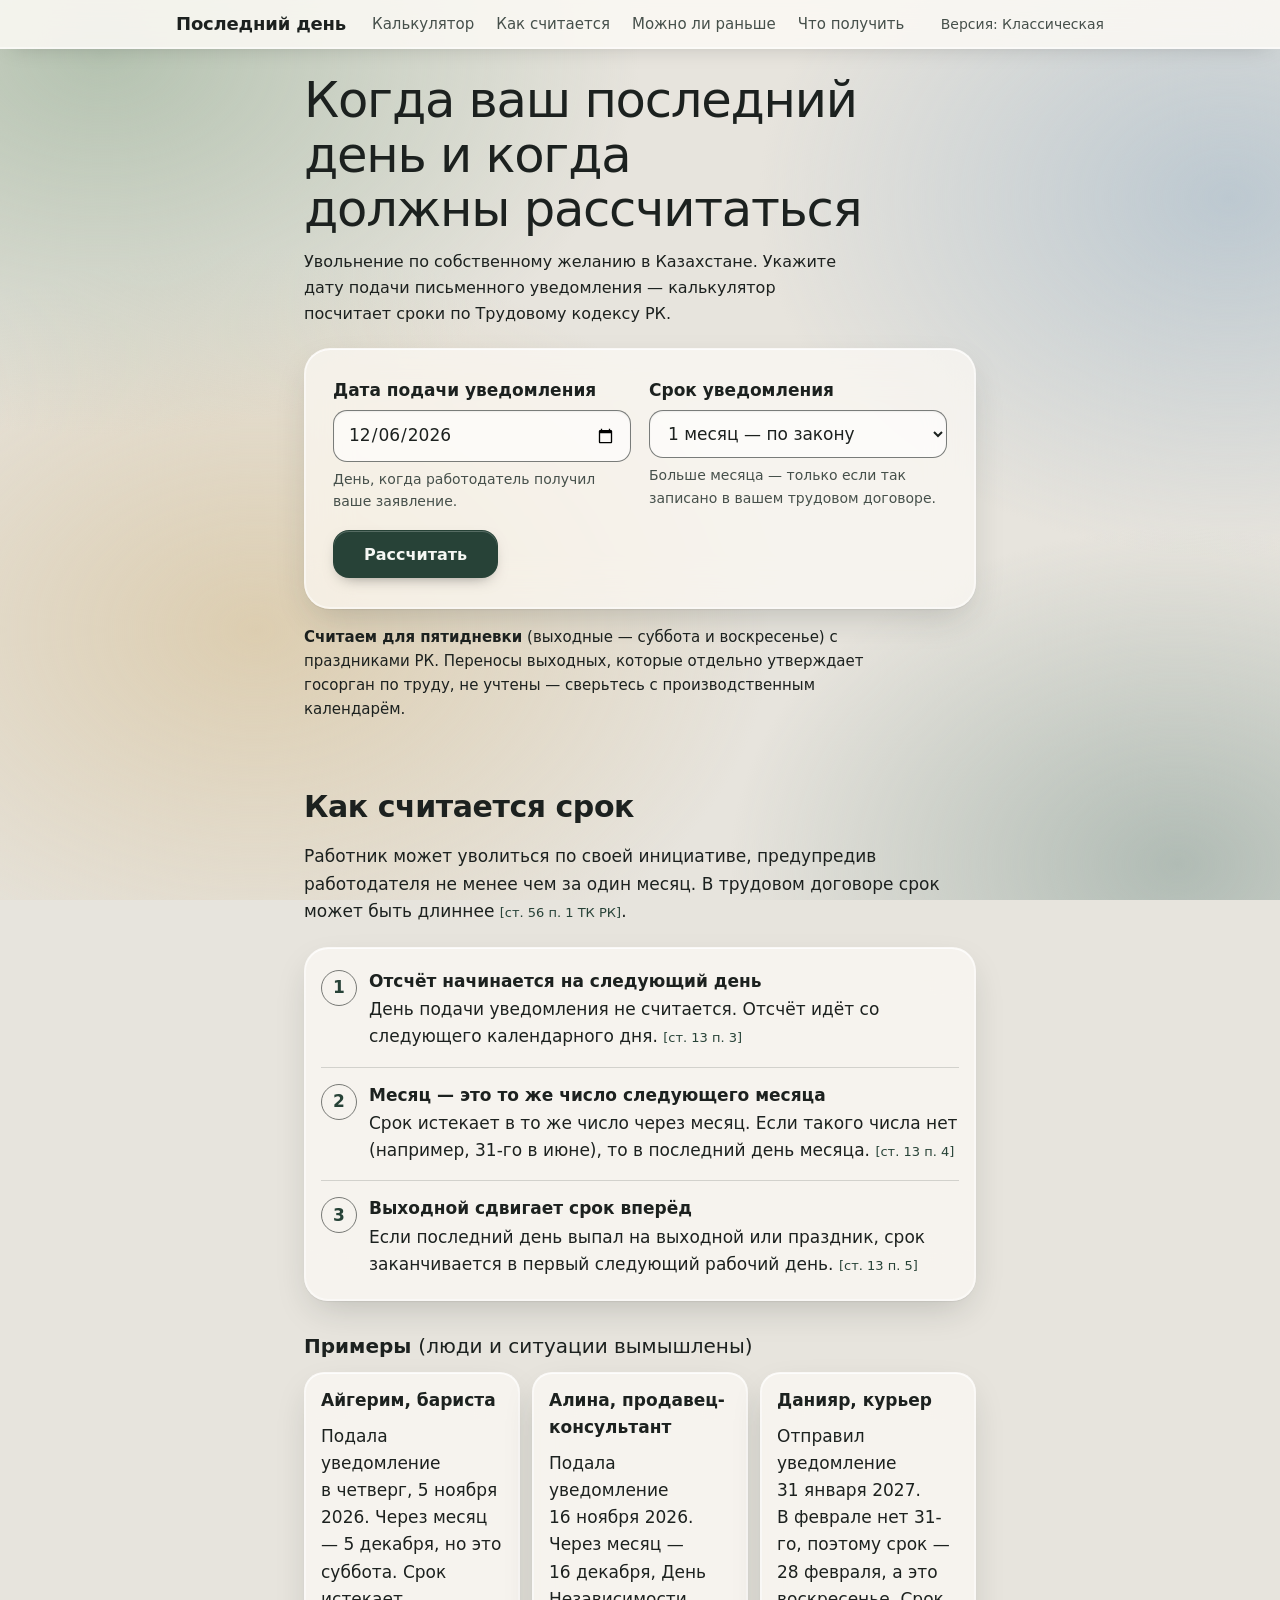
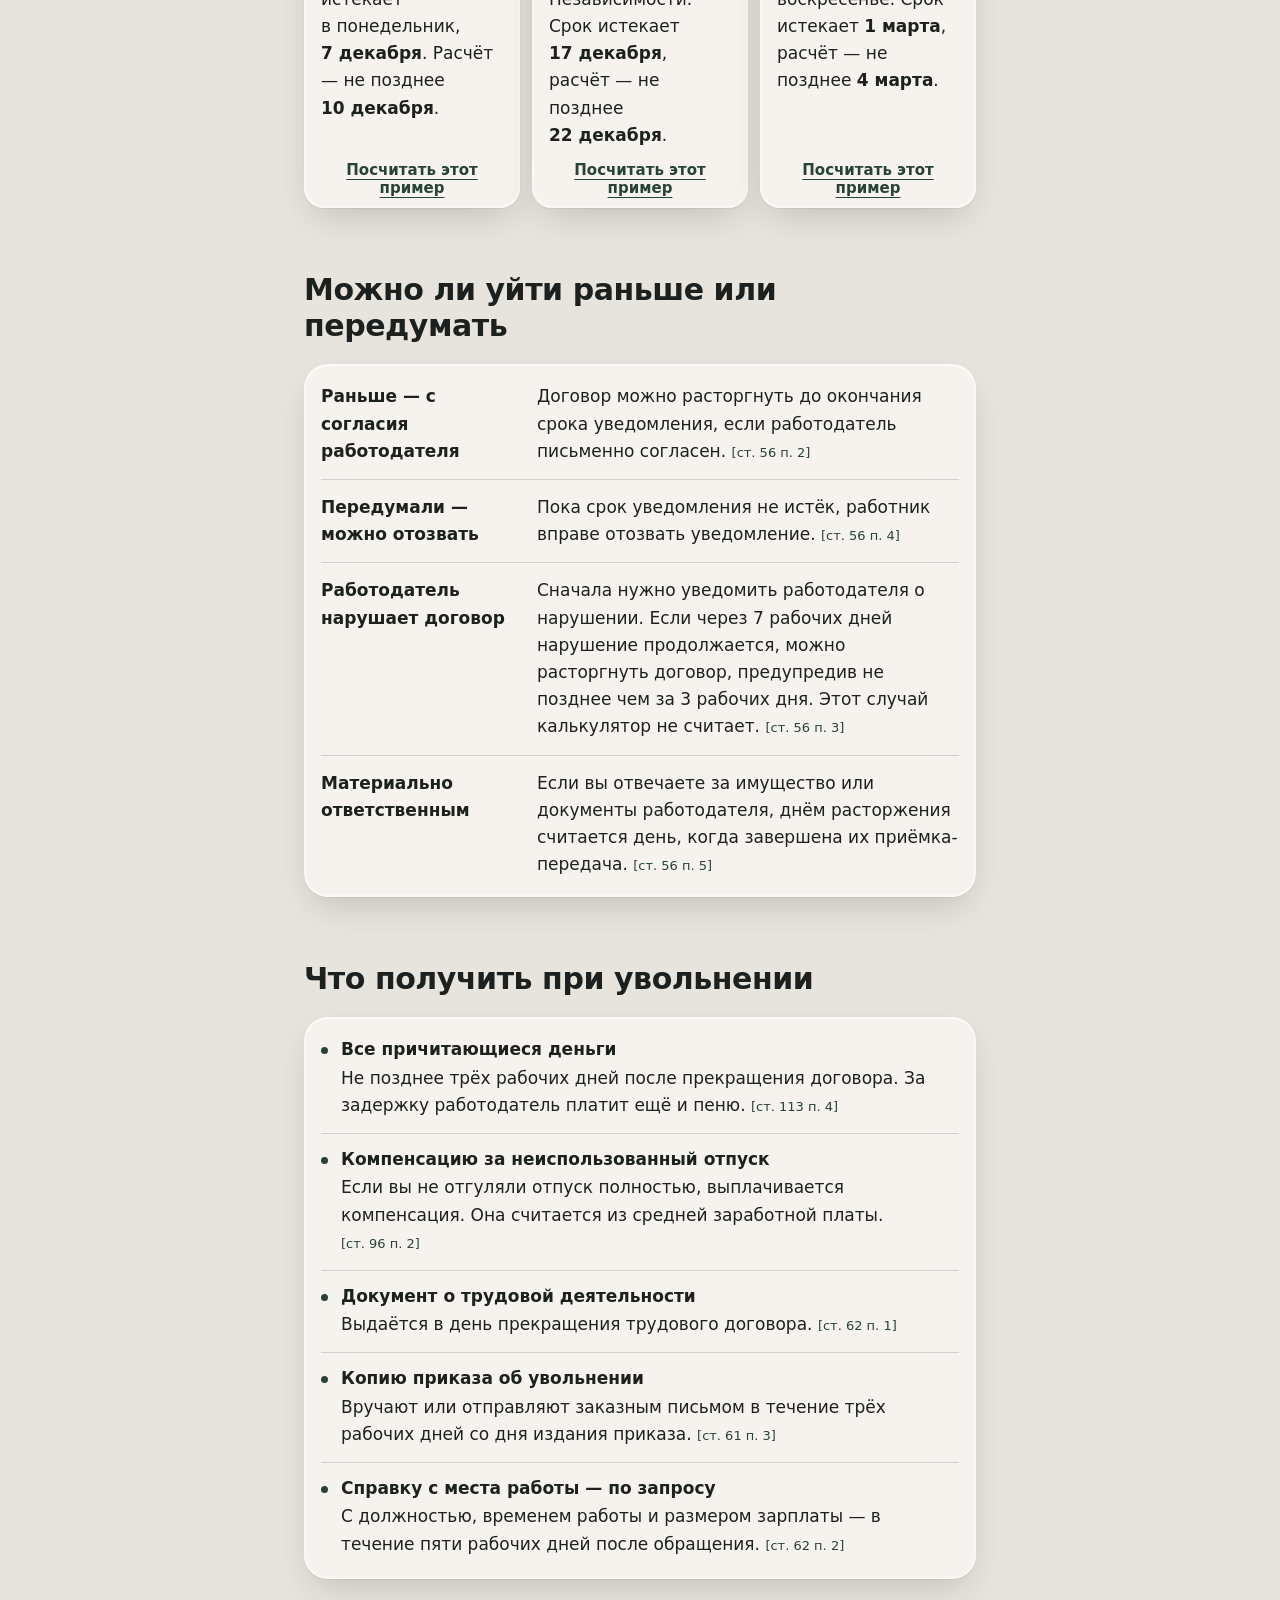
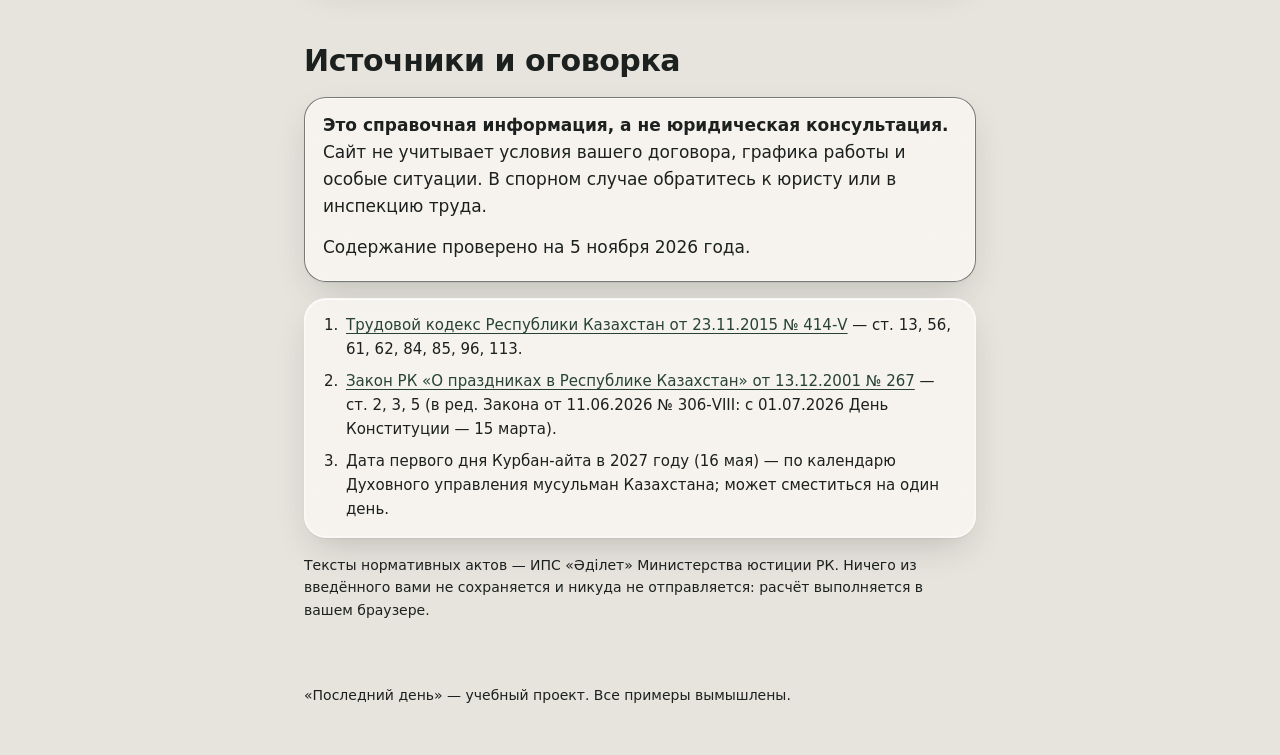
==== glass/index.html @ 021bd19e "Новое оформление: классическая версия и версия «Стекло» Co-Authored-By: Claude Opus 5.5 <noreply@ant" ====
<!doctype html>
<html lang="ru">
<head>
  <meta charset="utf-8">
  <meta name="viewport" content="width=device-width, initial-scale=1">
  <meta name="color-scheme" content="light dark">
  <meta name="description" content="Калькулятор срока увольнения по собственному желанию по Трудовому кодексу РК: когда истекает срок уведомления и до какого дня работодатель должен рассчитаться.">
  <title>Последний день — калькулятор увольнения (Стекло)</title>
  <link rel="stylesheet" href="styles.css">
</head>
<body>
  <div class="bg" aria-hidden="true"></div>
  <a class="skip" href="#calc">К калькулятору</a>

  <header class="top">
    <div class="top__inner">
      <a class="logo" href="#calc" aria-label="Последний день — в начало">Последний день</a>
      <a class="ver" href="../"><span class="ver__k">Версия:</span> Классическая</a>
      <nav class="nav" aria-label="Разделы">
        <a href="#calc">Калькулятор</a>
        <a href="#rules">Как считается</a>
        <a href="#earlier">Можно ли раньше</a>
        <a href="#get">Что получить</a>
        <a href="#sources">Источники</a>
      </nav>
    </div>
  </header>

  <main>
    <!-- 1. Калькулятор -->
    <section id="calc" class="hero">
      <div class="wrap">
        <h1>Когда ваш последний день и&nbsp;когда должны рассчитаться</h1>
        <p class="lead">Увольнение по собственному желанию в Казахстане. Укажите дату подачи письменного уведомления — калькулятор посчитает сроки по Трудовому кодексу РК.</p>

        <div class="calc">
          <form id="form" class="form" novalidate>
            <div class="field">
              <label for="notice">Дата подачи уведомления</label>
              <input id="notice" name="notice" type="date" required aria-describedby="notice-hint">
              <p class="hint" id="notice-hint">День, когда работодатель получил ваше заявление.</p>
            </div>
            <div class="field">
              <label for="months">Срок уведомления</label>
              <select id="months" name="months" aria-describedby="months-hint">
                <option value="1" selected>1 месяц — по закону</option>
                <option value="2">2 месяца — по договору</option>
                <option value="3">3 месяца — по договору</option>
                <option value="4">4 месяца — по договору</option>
                <option value="5">5 месяцев — по договору</option>
                <option value="6">6 месяцев — по договору</option>
              </select>
              <p class="hint" id="months-hint">Больше месяца — только если так записано в вашем трудовом договоре.</p>
            </div>
            <button class="btn" type="submit">Рассчитать</button>
          </form>

          <div id="result" class="result" aria-live="polite"></div>
        </div>

        <p class="assume">
          <strong>Считаем для пятидневки</strong> (выходные — суббота и воскресенье) с праздниками РК.
          Переносы выходных, которые отдельно утверждает госорган по труду, не учтены — сверьтесь с производственным календарём.
        </p>
      </div>
    </section>

    <!-- 2. Как считается срок -->
    <section id="rules" class="section">
      <div class="wrap">
        <h2>Как считается срок</h2>
        <p class="section__lead">Работник может уволиться по своей инициативе, предупредив работодателя не менее чем за один месяц. В трудовом договоре срок может быть длиннее <a class="ref" href="https://adilet.zan.kz/rus/docs/K1500000414#z56" target="_blank" rel="noopener">ст. 56 п. 1 ТК РК</a>.</p>

        <ol class="rules">
          <li>
            <h3>Отсчёт начинается на следующий день</h3>
            <p>День подачи уведомления не считается. Отсчёт идёт со следующего календарного дня. <a class="ref" href="https://adilet.zan.kz/rus/docs/K1500000414#z13" target="_blank" rel="noopener">ст. 13 п. 3</a></p>
          </li>
          <li>
            <h3>Месяц — это то же число следующего месяца</h3>
            <p>Срок истекает в то же число через месяц. Если такого числа нет (например, 31-го в июне), то в последний день месяца. <a class="ref" href="https://adilet.zan.kz/rus/docs/K1500000414#z13" target="_blank" rel="noopener">ст. 13 п. 4</a></p>
          </li>
          <li>
            <h3>Выходной сдвигает срок вперёд</h3>
            <p>Если последний день выпал на выходной или праздник, срок заканчивается в первый следующий рабочий день. <a class="ref" href="https://adilet.zan.kz/rus/docs/K1500000414#z13" target="_blank" rel="noopener">ст. 13 п. 5</a></p>
          </li>
        </ol>

        <h3 class="sub">Примеры <span class="muted">(люди и ситуации вымышлены)</span></h3>
        <div class="examples">
          <article class="example">
            <p class="example__who">Айгерим, бариста</p>
            <p>Подала уведомление в&nbsp;четверг, 5&nbsp;ноября 2026. Через месяц — 5&nbsp;декабря, но это суббота. Срок истекает в&nbsp;понедельник, <b>7&nbsp;декабря</b>. Расчёт — не позднее <b>10&nbsp;декабря</b>.</p>
            <button class="link" type="button" data-try="2026-11-05" data-months="1">Посчитать этот пример</button>
          </article>
          <article class="example">
            <p class="example__who">Алина, продавец-консультант</p>
            <p>Подала уведомление 16&nbsp;ноября 2026. Через месяц — 16&nbsp;декабря, День Независимости. Срок истекает <b>17&nbsp;декабря</b>, расчёт — не позднее <b>22&nbsp;декабря</b>.</p>
            <button class="link" type="button" data-try="2026-11-16" data-months="1">Посчитать этот пример</button>
          </article>
          <article class="example">
            <p class="example__who">Данияр, курьер</p>
            <p>Отправил уведомление 31&nbsp;января 2027. В&nbsp;феврале нет 31-го, поэтому срок — 28&nbsp;февраля, а это воскресенье. Срок истекает <b>1&nbsp;марта</b>, расчёт — не позднее <b>4&nbsp;марта</b>.</p>
            <button class="link" type="button" data-try="2027-01-31" data-months="1">Посчитать этот пример</button>
          </article>
        </div>
      </div>
    </section>

    <!-- 3. Можно ли раньше -->
    <section id="earlier" class="section">
      <div class="wrap">
        <h2>Можно ли уйти раньше или передумать</h2>
        <dl class="cases">
          <div>
            <dt>Раньше — с согласия работодателя</dt>
            <dd>Договор можно расторгнуть до окончания срока уведомления, если работодатель письменно согласен. <a class="ref" href="https://adilet.zan.kz/rus/docs/K1500000414#z56" target="_blank" rel="noopener">ст. 56 п. 2</a></dd>
          </div>
          <div>
            <dt>Передумали — можно отозвать</dt>
            <dd>Пока срок уведомления не истёк, работник вправе отозвать уведомление. <a class="ref" href="https://adilet.zan.kz/rus/docs/K1500000414#z56" target="_blank" rel="noopener">ст. 56 п. 4</a></dd>
          </div>
          <div>
            <dt>Работодатель нарушает договор</dt>
            <dd>Сначала нужно уведомить работодателя о нарушении. Если через 7&nbsp;рабочих дней нарушение продолжается, можно расторгнуть договор, предупредив не позднее чем за 3&nbsp;рабочих дня. Этот случай калькулятор не считает. <a class="ref" href="https://adilet.zan.kz/rus/docs/K1500000414#z56" target="_blank" rel="noopener">ст. 56 п. 3</a></dd>
          </div>
          <div>
            <dt>Материально ответственным</dt>
            <dd>Если вы отвечаете за имущество или документы работодателя, днём расторжения считается день, когда завершена их приёмка-передача. <a class="ref" href="https://adilet.zan.kz/rus/docs/K1500000414#z56" target="_blank" rel="noopener">ст. 56 п. 5</a></dd>
          </div>
        </dl>
      </div>
    </section>

    <!-- 4. Что получить при увольнении -->
    <section id="get" class="section">
      <div class="wrap">
        <h2>Что получить при увольнении</h2>
        <ul class="docs">
          <li>
            <h3>Все причитающиеся деньги</h3>
            <p>Не позднее трёх рабочих дней после прекращения договора. За задержку работодатель платит ещё и пеню. <a class="ref" href="https://adilet.zan.kz/rus/docs/K1500000414#z113" target="_blank" rel="noopener">ст. 113 п. 4</a></p>
          </li>
          <li>
            <h3>Компенсацию за неиспользованный отпуск</h3>
            <p>Если вы не отгуляли отпуск полностью, выплачивается компенсация. Она считается из средней заработной платы. <a class="ref" href="https://adilet.zan.kz/rus/docs/K1500000414#z96" target="_blank" rel="noopener">ст. 96 п. 2</a></p>
          </li>
          <li>
            <h3>Документ о трудовой деятельности</h3>
            <p>Выдаётся в день прекращения трудового договора. <a class="ref" href="https://adilet.zan.kz/rus/docs/K1500000414#z62" target="_blank" rel="noopener">ст. 62 п. 1</a></p>
          </li>
          <li>
            <h3>Копию приказа об увольнении</h3>
            <p>Вручают или отправляют заказным письмом в течение трёх рабочих дней со дня издания приказа. <a class="ref" href="https://adilet.zan.kz/rus/docs/K1500000414#z61" target="_blank" rel="noopener">ст. 61 п. 3</a></p>
          </li>
          <li>
            <h3>Справку с места работы — по запросу</h3>
            <p>С должностью, временем работы и размером зарплаты — в течение пяти рабочих дней после обращения. <a class="ref" href="https://adilet.zan.kz/rus/docs/K1500000414#z62" target="_blank" rel="noopener">ст. 62 п. 2</a></p>
          </li>
        </ul>
      </div>
    </section>

    <!-- 5. Источники и оговорка -->
    <section id="sources" class="section">
      <div class="wrap">
        <h2>Источники и оговорка</h2>
        <div class="disclaimer" role="note">
          <p><strong>Это справочная информация, а не юридическая консультация.</strong> Сайт не учитывает условия вашего договора, графика работы и особые ситуации. В спорном случае обратитесь к юристу или в инспекцию труда.</p>
          <p>Содержание проверено на <time datetime="2026-11-05">5 ноября 2026 года</time>.</p>
        </div>
        <ol class="sources">
          <li><a href="https://adilet.zan.kz/rus/docs/K1500000414" target="_blank" rel="noopener">Трудовой кодекс Республики Казахстан от 23.11.2015 № 414-V</a> — ст. 13, 56, 61, 62, 84, 85, 96, 113.</li>
          <li><a href="https://adilet.zan.kz/rus/docs/Z010000267_" target="_blank" rel="noopener">Закон РК «О праздниках в Республике Казахстан» от 13.12.2001 № 267</a> — ст. 2, 3, 5 (в ред. Закона от 11.06.2026 № 306-VIII: с 01.07.2026 День Конституции — 15 марта).</li>
          <li>Дата первого дня Курбан-айта в 2027 году (16 мая) — по календарю Духовного управления мусульман Казахстана; может сместиться на один день.</li>
        </ol>
        <p class="muted small">Тексты нормативных актов — ИПС «Әділет» Министерства юстиции РК. Ничего из введённого вами не сохраняется и никуда не отправляется: расчёт выполняется в вашем браузере.</p>
      </div>
    </section>
  </main>

  <footer class="foot">
    <div class="wrap">
      <p>«Последний день» — учебный проект. Все примеры вымышлены.</p>
    </div>
  </footer>

  <script src="calc.js"></script>
  <script src="app.js"></script>
</body>
</html>
---- glass/styles.css ----
/* «Последний день» — версия «Стекло».
   Плотные матовые панели на глубоком приглушённом фоне: графит, жемчуг, песок, дымчатый шалфей.
   Акцент один — тёмный шалфей. Mobile-first, светлая и тёмная тема. */
:root {
  --base: #e7e4dd;                       /* жемчуг */
  --blob-1: #b4c2b0;                     /* шалфей */
  --blob-2: #dccdb0;                     /* песок */
  --blob-3: #bcc8d0;                     /* дымка */
  --blob-4: #b0bbb4;                     /* самое тёмное пятно под стеклом */
  --glass: rgba(251, 249, 244, .74);
  --glass-strong: rgba(251, 249, 244, .88);
  --glass-solid: #f2f0ea;                /* фолбэк без blur */
  --field: rgba(255, 255, 255, .62);
  --rim: rgba(255, 255, 255, .7);        /* светлая кромка */
  --rim-soft: rgba(255, 255, 255, .45);
  --hair: rgba(28, 33, 31, .16);         /* тонкие разделители */
  --edge: rgba(28, 33, 31, .58);         /* границы полей (≥ 3:1) */
  --shadow: 0 1px 1px rgba(30, 40, 35, .06), 0 14px 36px -10px rgba(30, 40, 35, .22);
  --text: #1c211f;
  --soft: #46504b;
  --accent: #274237;
  --accent-ink: #f5f7f3;
  --warn-bg: #efe2c0;
  --warn-ink: #4a3809;
  --err-bg: #f1d8d1;
  --err-ink: #7a2316;
  --sans: system-ui, -apple-system, "Segoe UI", Roboto, "Helvetica Neue", Arial, sans-serif;
  --measure: 42rem;
}
@media (prefers-color-scheme: dark) {
  :root {
    --base: #111517;                     /* графит */
    --blob-1: #2b413b;
    --blob-2: #43392a;
    --blob-3: #28343f;
    --blob-4: #33463f;                   /* самое светлое пятно под стеклом */
    --glass: rgba(30, 36, 36, .72);
    --glass-strong: rgba(24, 29, 29, .88);
    --glass-solid: #1c2223;
    --field: rgba(255, 255, 255, .07);
    --rim: rgba(255, 255, 255, .2);
    --rim-soft: rgba(255, 255, 255, .1);
    --hair: rgba(236, 237, 231, .15);
    --edge: rgba(236, 237, 231, .5);
    --shadow: 0 1px 1px rgba(0, 0, 0, .3), 0 16px 40px -12px rgba(0, 0, 0, .6);
    --text: #ecede7;
    --soft: #b0b8b1;
    --accent: #b4cfc0;
    --accent-ink: #0f1a15;
    --warn-bg: #3a3016;
    --warn-ink: #efd58f;
    --err-bg: #402219;
    --err-ink: #f4b8aa;
  }
}

* { box-sizing: border-box; }
html { scroll-behavior: smooth; scroll-padding-top: 116px; -webkit-text-size-adjust: 100%; }
@media (min-width: 720px) { html { scroll-padding-top: 76px; } }
@media (prefers-reduced-motion: reduce) { html { scroll-behavior: auto; } }
body {
  margin: 0;
  background: var(--base);
  color: var(--text);
  font: 1.0625rem/1.6 var(--sans);
  overflow-wrap: break-word;
  min-height: 100vh;
}

/* Фон: размытые пятна, не градиентная «картинка» — просто глубина под стеклом */
.bg { position: fixed; inset: 0; z-index: -1; pointer-events: none;
  background:
    radial-gradient(48rem 34rem at 8% 6%, var(--blob-1), transparent 70%),
    radial-gradient(42rem 32rem at 96% 22%, var(--blob-3), transparent 70%),
    radial-gradient(46rem 34rem at 20% 70%, var(--blob-2), transparent 70%),
    radial-gradient(40rem 30rem at 92% 96%, var(--blob-4), transparent 70%);
}

h1, h2, h3 { margin: 0; }
h1 { font-size: clamp(1.75rem, 7vw, 3.1rem); font-weight: 500; line-height: 1.1; letter-spacing: -.025em; max-width: 14em; text-wrap: balance; }
h2 { font-size: clamp(1.5rem, 4.5vw, 1.875rem); font-weight: 600; line-height: 1.2; letter-spacing: -.015em; margin-bottom: .6em; }
h3 { font-size: 1.0625rem; line-height: 1.35; font-weight: 650; margin-bottom: .2em; }
p { margin: 0 0 .8em; }
a { color: var(--accent); text-underline-offset: 3px; }
.wrap { max-width: calc(var(--measure) + 32px); margin: 0 auto; padding: 0 16px; }
.muted { color: var(--text); font-weight: 400; }
.small { font-size: .875rem; }

.skip { position: absolute; left: -999px; top: 8px; background: var(--accent); color: var(--accent-ink); padding: 10px 14px; border-radius: 10px; z-index: 10; }
.skip:focus { left: 8px; }
:focus-visible { outline: 3px solid var(--accent); outline-offset: 2px; border-radius: 6px; }

/* Стеклянная поверхность */
.top, .calc, .rules, .example, .cases, .docs, .disclaimer, .sources {
  background: var(--glass);
  -webkit-backdrop-filter: blur(22px) saturate(140%);
  backdrop-filter: blur(22px) saturate(140%);
  border: 1px solid var(--rim-soft);
  box-shadow: var(--shadow), inset 0 1px 0 var(--rim), inset 0 0 0 1px var(--rim-soft);
}

/* Шапка */
.top { position: sticky; top: 0; z-index: 5; background: var(--glass-strong); border-width: 0 0 1px; border-radius: 0; box-shadow: inset 0 -1px 0 var(--rim-soft), 0 6px 24px -12px rgba(0, 0, 0, .25); }
.top__inner { max-width: 60rem; margin: 0 auto; padding: 0 16px; display: flex; flex-wrap: wrap; align-items: center; column-gap: 16px; }
.logo { font-weight: 650; font-size: 1.125rem; letter-spacing: -.01em; color: var(--text); text-decoration: none; min-height: 48px; display: inline-flex; align-items: center; white-space: nowrap; }
.ver { margin-left: auto; font-size: .875rem; color: var(--soft); text-decoration: none; min-height: 44px; display: inline-flex; align-items: center; white-space: nowrap; }
.ver { gap: .3em; }
.ver:hover { color: var(--accent); text-decoration: underline; }
.nav { display: flex; width: 100%; gap: 2px; overflow-x: auto; scrollbar-width: none; margin: 0 -8px; }
.nav::-webkit-scrollbar { display: none; }
.nav a { color: var(--soft); text-decoration: none; font-size: .9375rem; padding: 0 10px; min-height: 44px; display: inline-flex; align-items: center; white-space: nowrap; border-radius: 10px; }
.nav a:hover { color: var(--text); background: var(--field); }
@media (min-width: 720px) {
  .ver { margin-left: 0; order: 3; }
  .nav { width: auto; margin: 0 0 0 auto; order: 2; }
  .top__inner { flex-wrap: nowrap; }
}

/* Первый экран и калькулятор */
.hero { padding: 24px 0 36px; }
.lead { color: var(--text); font-size: 1rem; max-width: 34rem; margin: .8em 0 0; }
.calc { margin-top: 22px; padding: 20px 16px 22px; border-radius: 26px; }
@media (min-width: 720px) { .calc { padding: 28px 28px 30px; } }
.form { display: grid; gap: 18px; }
@media (min-width: 720px) {
  .form { grid-template-columns: 1fr 1fr; align-items: start; }
  .form .btn { grid-column: 1 / -1; justify-self: start; }
}
.field label { display: block; font-weight: 650; margin-bottom: 6px; }
.field input, .field select {
  width: 100%; min-height: 48px; padding: 10px 14px;
  font: inherit; color: var(--text); background: var(--field);
  border: 1px solid var(--edge); border-radius: 14px;
  box-shadow: inset 0 1px 2px rgba(0, 0, 0, .06);
}
.field input:focus-visible, .field select:focus-visible { outline: 3px solid var(--accent); outline-offset: 1px; border-radius: 14px; }
.hint { color: var(--soft); font-size: .875rem; margin: 6px 0 0; }
.btn {
  min-height: 48px; padding: 0 30px; border: 1px solid transparent; border-radius: 16px; cursor: pointer;
  background: var(--accent); color: var(--accent-ink); font: 600 1rem var(--sans);
  box-shadow: inset 0 1px 0 rgba(255, 255, 255, .22), 0 6px 16px -8px rgba(0, 0, 0, .5);
  transition: transform .15s ease, filter .15s ease;
}
.btn:hover { filter: brightness(1.08); }
.btn:active { transform: translateY(1px) scale(.99); }
.assume { color: var(--text); font-size: .9375rem; margin: 16px 0 0; max-width: 36rem; }

/* Результат */
.result:empty { display: none; }
.result { margin-top: 24px; padding-top: 22px; border-top: 1px solid var(--hair); }
.timeline { list-style: none; margin: 0; padding: 0; }
.tl { position: relative; padding: 0 0 22px 30px; }
.tl::before { content: ""; position: absolute; left: 6px; top: 18px; bottom: 2px; width: 1px; background: var(--edge); }
.tl:last-child { padding-bottom: 0; }
.tl:last-child::before { display: none; }
.tl__mark { position: absolute; left: 0; top: 7px; width: 13px; height: 13px; border-radius: 50%; border: 1.5px solid var(--edge); background: var(--glass-strong); }
.tl--main .tl__mark { width: 17px; height: 17px; left: -2px; top: 7px; border-color: var(--accent); background: var(--accent); box-shadow: 0 0 0 5px color-mix(in srgb, var(--accent) 22%, transparent); }
.tl__label { color: var(--soft); font-size: .875rem; margin: 0 0 2px; }
.tl__date { font-size: 1.25rem; font-weight: 600; margin: 0 0 4px; line-height: 1.25; letter-spacing: -.01em; }
.tl--main { padding-bottom: 26px; }
.tl--main .tl__label { color: var(--text); font-weight: 650; }
.tl--main .tl__date { font-size: clamp(1.75rem, 8vw, 2.6rem); font-weight: 500; color: var(--accent); letter-spacing: -.025em; line-height: 1.1; margin-bottom: 8px; }
.tl__note { font-size: .9375rem; margin: 0; color: var(--soft); max-width: 34rem; }
.notes { margin: 22px 0 0; padding: 0; list-style: none; display: grid; gap: 8px; }
.note { font-size: .9375rem; padding: 10px 14px; border-radius: 14px; background: var(--field); border: 1px solid var(--hair); }
.note--warn { background: var(--warn-bg); color: var(--warn-ink); border-color: transparent; }
.note--warn .ref { color: inherit; }
.error { background: var(--err-bg); color: var(--err-ink); padding: 12px 16px; margin: 0; border-radius: 14px; }

/* Появление результата: мягкий выход из размытия */
@media (prefers-reduced-motion: no-preference) {
  .tl, .notes, .error { animation: emerge .7s cubic-bezier(.2, .7, .2, 1) both; animation-delay: calc(var(--i, 0) * 110ms); }
  @keyframes emerge { from { opacity: 0; transform: translateY(10px) scale(.985); filter: blur(6px); } to { opacity: 1; transform: none; filter: none; } }
}

.ref { font-size: .8125rem; white-space: nowrap; color: var(--accent); text-decoration: none; }
.ref::before { content: "["; }
.ref::after { content: "]"; }
.ref:hover { text-decoration: underline; }

/* Разделы */
.section { padding: 32px 0; }
.section__lead { max-width: var(--measure); }
.sub { font-size: 1.25rem; font-weight: 600; margin: 32px 0 12px; }

.rules { list-style: none; counter-reset: r; padding: 6px 16px; margin: 22px 0 0; border-radius: 24px; }
.rules li { counter-increment: r; position: relative; padding: 16px 0 16px 48px; }
.rules li + li { border-top: 1px solid var(--hair); }
.rules li::before { content: counter(r); position: absolute; left: 0; top: 16px; width: 34px; height: 34px; display: grid; place-items: center; border-radius: 50%; border: 1px solid var(--edge); font-weight: 600; color: var(--accent); }
.rules p { margin: 0; }

.examples { display: grid; gap: 12px; }
@media (min-width: 720px) { .examples { grid-template-columns: repeat(3, 1fr); } }
.example { padding: 14px 16px 6px; border-radius: 20px; display: flex; flex-direction: column; }
.example p { margin-bottom: .5em; }
.example p:nth-of-type(2) { flex: 1; }
.example__who { font-weight: 650; margin-bottom: .3em; }
.link { align-self: flex-start; background: none; border: 0; padding: 0; min-height: 44px; color: var(--accent); font: 600 .9375rem var(--sans); cursor: pointer; text-decoration: underline; text-underline-offset: 4px; }

.cases { margin: 20px 0 0; padding: 4px 16px; border-radius: 24px; }
.cases > div { padding: 14px 0; }
.cases > div + div { border-top: 1px solid var(--hair); }
.cases dt { font-weight: 650; margin-bottom: 4px; }
.cases dd { margin: 0; }
@media (min-width: 720px) {
  .cases > div { display: grid; grid-template-columns: 12rem 1fr; gap: 24px; }
  .cases dt { margin: 0; }
}

.docs { list-style: none; padding: 6px 16px; margin: 20px 0 0; border-radius: 24px; }
.docs li { padding: 14px 0 14px 20px; position: relative; }
.docs li + li { border-top: 1px solid var(--hair); }
.docs li::before { content: ""; position: absolute; left: 0; top: 1.35em; width: 7px; height: 7px; border-radius: 50%; background: var(--accent); }
.docs p { margin: 0; }

.disclaimer { padding: 14px 18px 6px; margin-bottom: 16px; border-radius: 22px; border-color: var(--edge); }
.sources { padding: 14px 18px 8px 38px; margin: 0 0 16px; font-size: .9375rem; border-radius: 22px; }
.sources li { margin-bottom: 8px; padding-left: .2em; }
.section .muted.small { color: var(--text); }
.foot { padding: 20px 0 48px; color: var(--text); font-size: .875rem; }
.foot p { margin: 0; }

/* Без backdrop-filter — непрозрачные панели, текст читается так же */
@supports not ((backdrop-filter: blur(1px)) or (-webkit-backdrop-filter: blur(1px))) {
  .top, .calc, .rules, .example, .cases, .docs, .disclaimer, .sources { background: var(--glass-solid); }
}
/* Пользователь просит меньше прозрачности */
@media (prefers-reduced-transparency: reduce) {
  .top, .calc, .rules, .example, .cases, .docs, .disclaimer, .sources {
    background: var(--glass-solid);
    -webkit-backdrop-filter: none;
    backdrop-filter: none;
  }
  .bg { display: none; }
}
@media (forced-colors: active) {
  .top, .calc, .rules, .example, .cases, .docs, .disclaimer, .sources { border-color: CanvasText; }
}
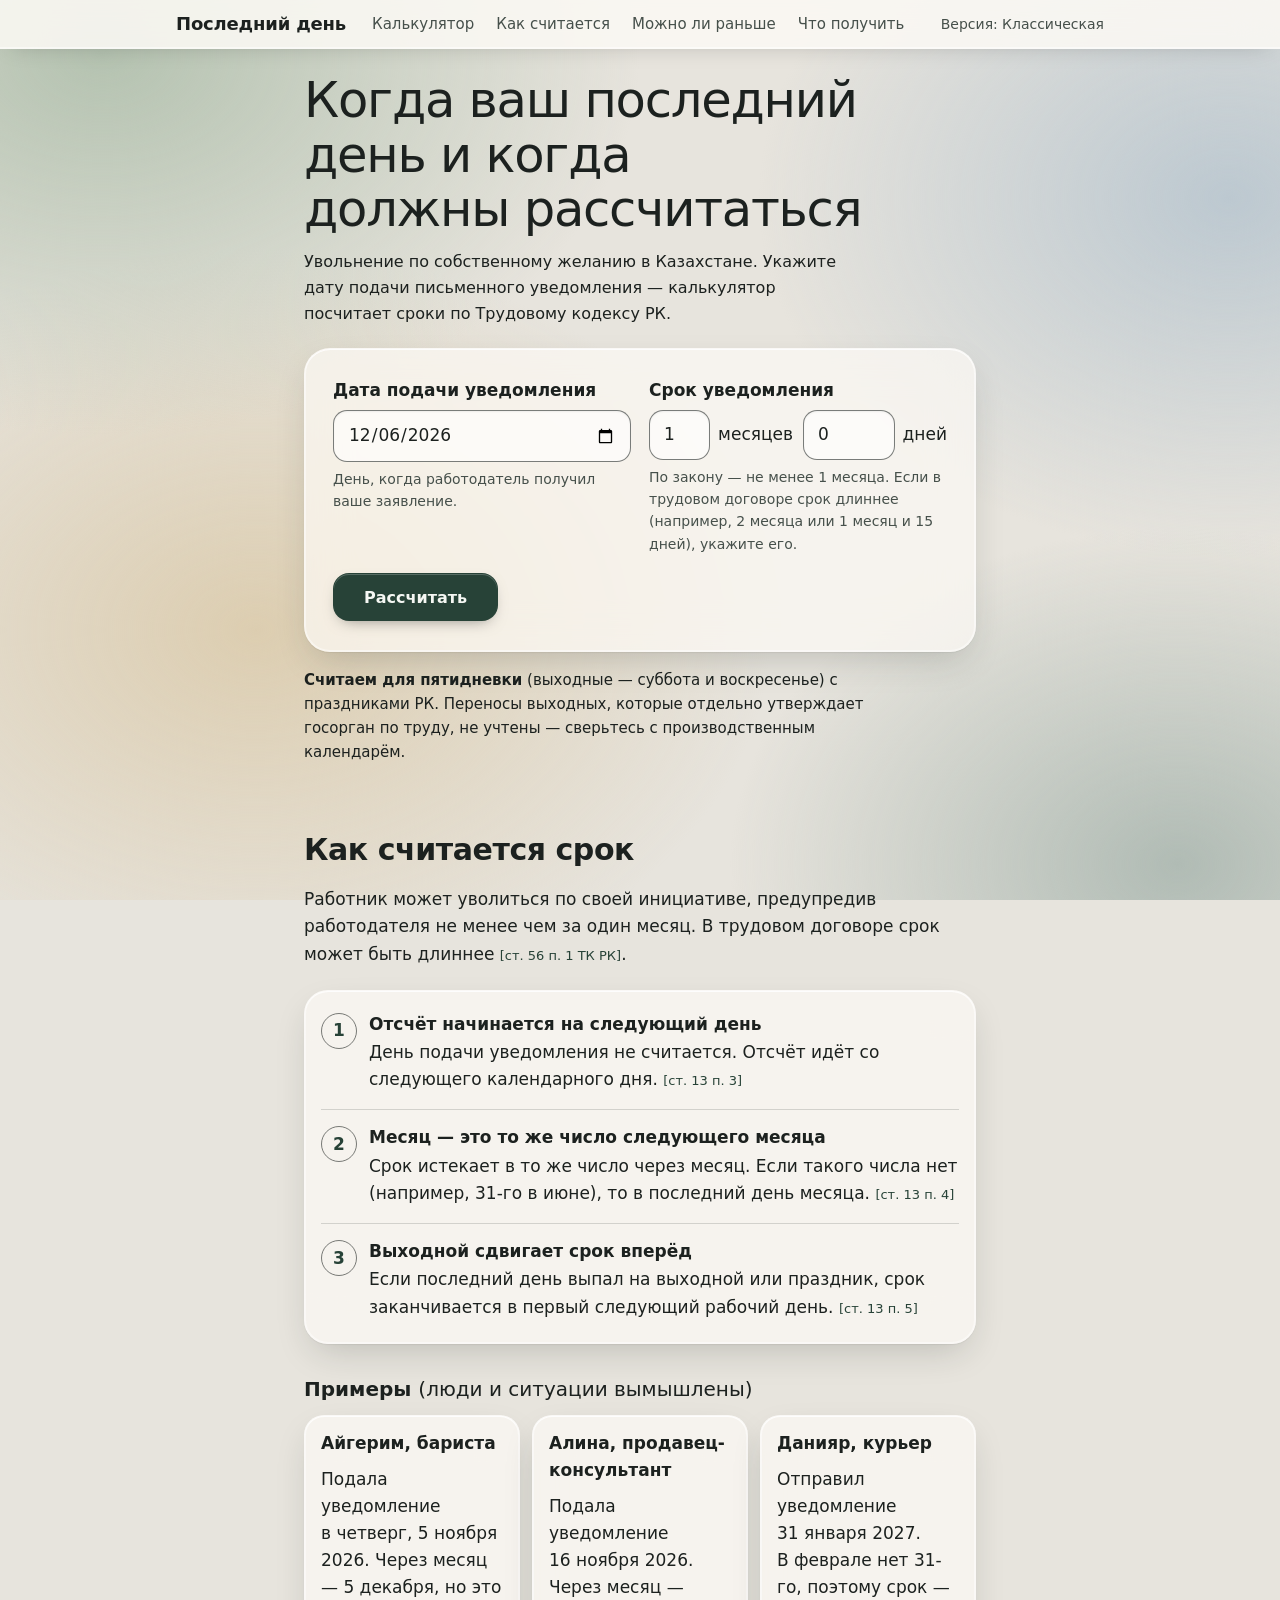
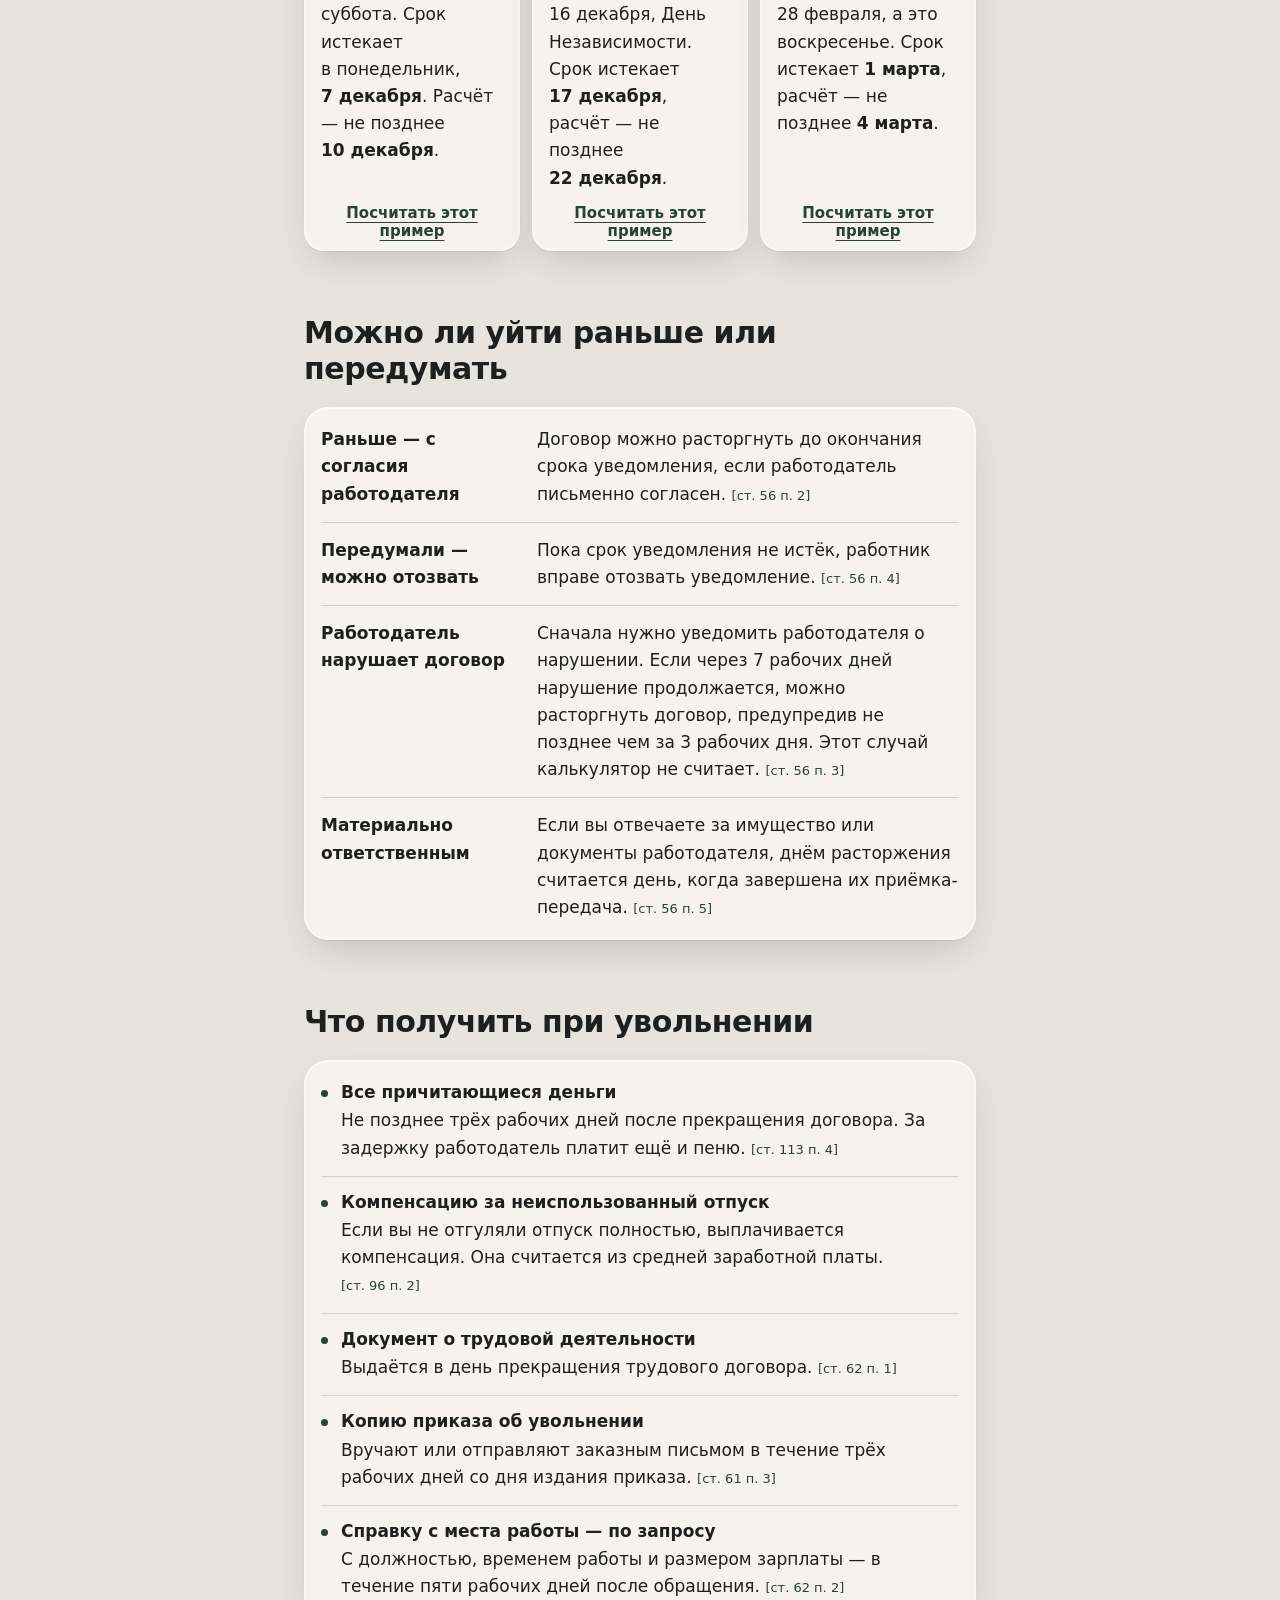
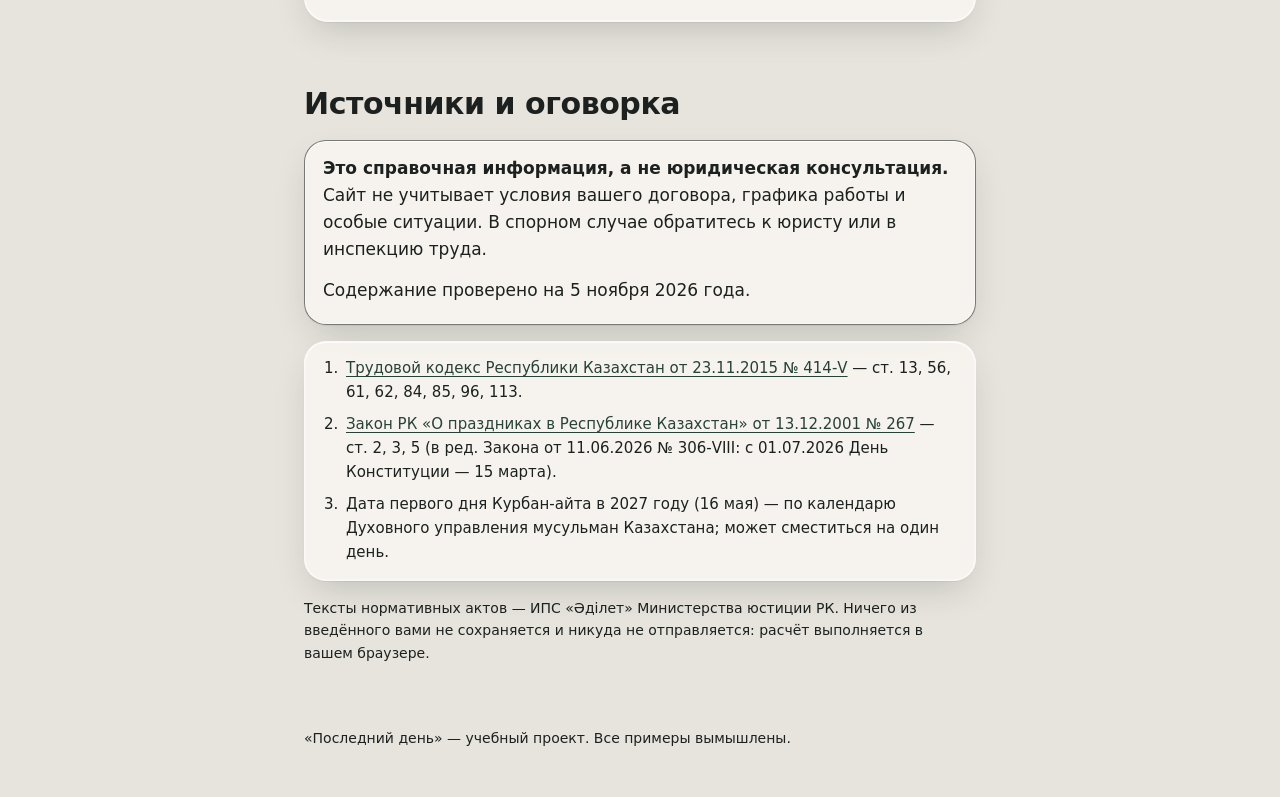
==== commit b00a050d: "Свой срок уведомления по договору: месяцы и дни Co-Authored-By: Claude Opus 5.5 <noreply@anthropic.c" ====
--- a/glass/index.html
+++ b/glass/index.html
@@ -40,18 +40,14 @@
               <input id="notice" name="notice" type="date" required aria-describedby="notice-hint">
               <p class="hint" id="notice-hint">День, когда работодатель получил ваше заявление.</p>
             </div>
-            <div class="field">
-              <label for="months">Срок уведомления</label>
-              <select id="months" name="months" aria-describedby="months-hint">
-                <option value="1" selected>1 месяц — по закону</option>
-                <option value="2">2 месяца — по договору</option>
-                <option value="3">3 месяца — по договору</option>
-                <option value="4">4 месяца — по договору</option>
-                <option value="5">5 месяцев — по договору</option>
-                <option value="6">6 месяцев — по договору</option>
-              </select>
-              <p class="hint" id="months-hint">Больше месяца — только если так записано в вашем трудовом договоре.</p>
-            </div>
+            <fieldset class="field period">
+              <legend>Срок уведомления</legend>
+              <div class="period__row">
+                <label class="period__item"><input id="months" name="months" type="number" inputmode="numeric" min="0" max="24" step="1" value="1" aria-describedby="months-hint"><span>месяцев</span></label>
+                <label class="period__item"><input id="days" name="days" type="number" inputmode="numeric" min="0" max="730" step="1" value="0" aria-describedby="months-hint"><span>дней</span></label>
+              </div>
+              <p class="hint" id="months-hint">По закону — не менее 1 месяца. Если в трудовом договоре срок длиннее (например, 2 месяца или 1 месяц и 15 дней), укажите его.</p>
+            </fieldset>
             <button class="btn" type="submit">Рассчитать</button>
           </form>
 
--- a/glass/styles.css
+++ b/glass/styles.css
@@ -26,9 +26,11 @@
   --err-ink: #7a2316;
   --sans: system-ui, -apple-system, "Segoe UI", Roboto, "Helvetica Neue", Arial, sans-serif;
   --measure: 42rem;
+  color-scheme: light;
 }
 @media (prefers-color-scheme: dark) {
   :root {
+    color-scheme: dark;
     --base: #111517;                     /* графит */
     --blob-1: #2b413b;
     --blob-2: #43392a;
@@ -134,6 +136,8 @@
   box-shadow: inset 0 1px 2px rgba(0, 0, 0, .06);
 }
 .field input:focus-visible, .field select:focus-visible { outline: 3px solid var(--accent); outline-offset: 1px; border-radius: 14px; }
+/* Выпадающий список рисует система: полупрозрачный фон там не работает, нужен сплошной */
+.field select option { background: var(--glass-solid); color: var(--text); }
 .hint { color: var(--soft); font-size: .875rem; margin: 6px 0 0; }
 .btn {
   min-height: 48px; padding: 0 30px; border: 1px solid transparent; border-radius: 16px; cursor: pointer;
@@ -236,3 +240,10 @@
 @media (forced-colors: active) {
   .top, .calc, .rules, .example, .cases, .docs, .disclaimer, .sources { border-color: CanvasText; }
 }
+
+/* Срок уведомления: месяцы + дни */
+.period { border: 0; padding: 0; margin: 0; min-width: 0; }
+.period legend { padding: 0; margin-bottom: 6px; font-weight: 650; }
+.period__row { display: grid; grid-template-columns: 1fr 1fr; gap: 10px; }
+.field .period__item { display: flex; align-items: center; gap: 8px; margin: 0; font-weight: 400; }
+.period__item input { flex: 1; min-width: 0; }
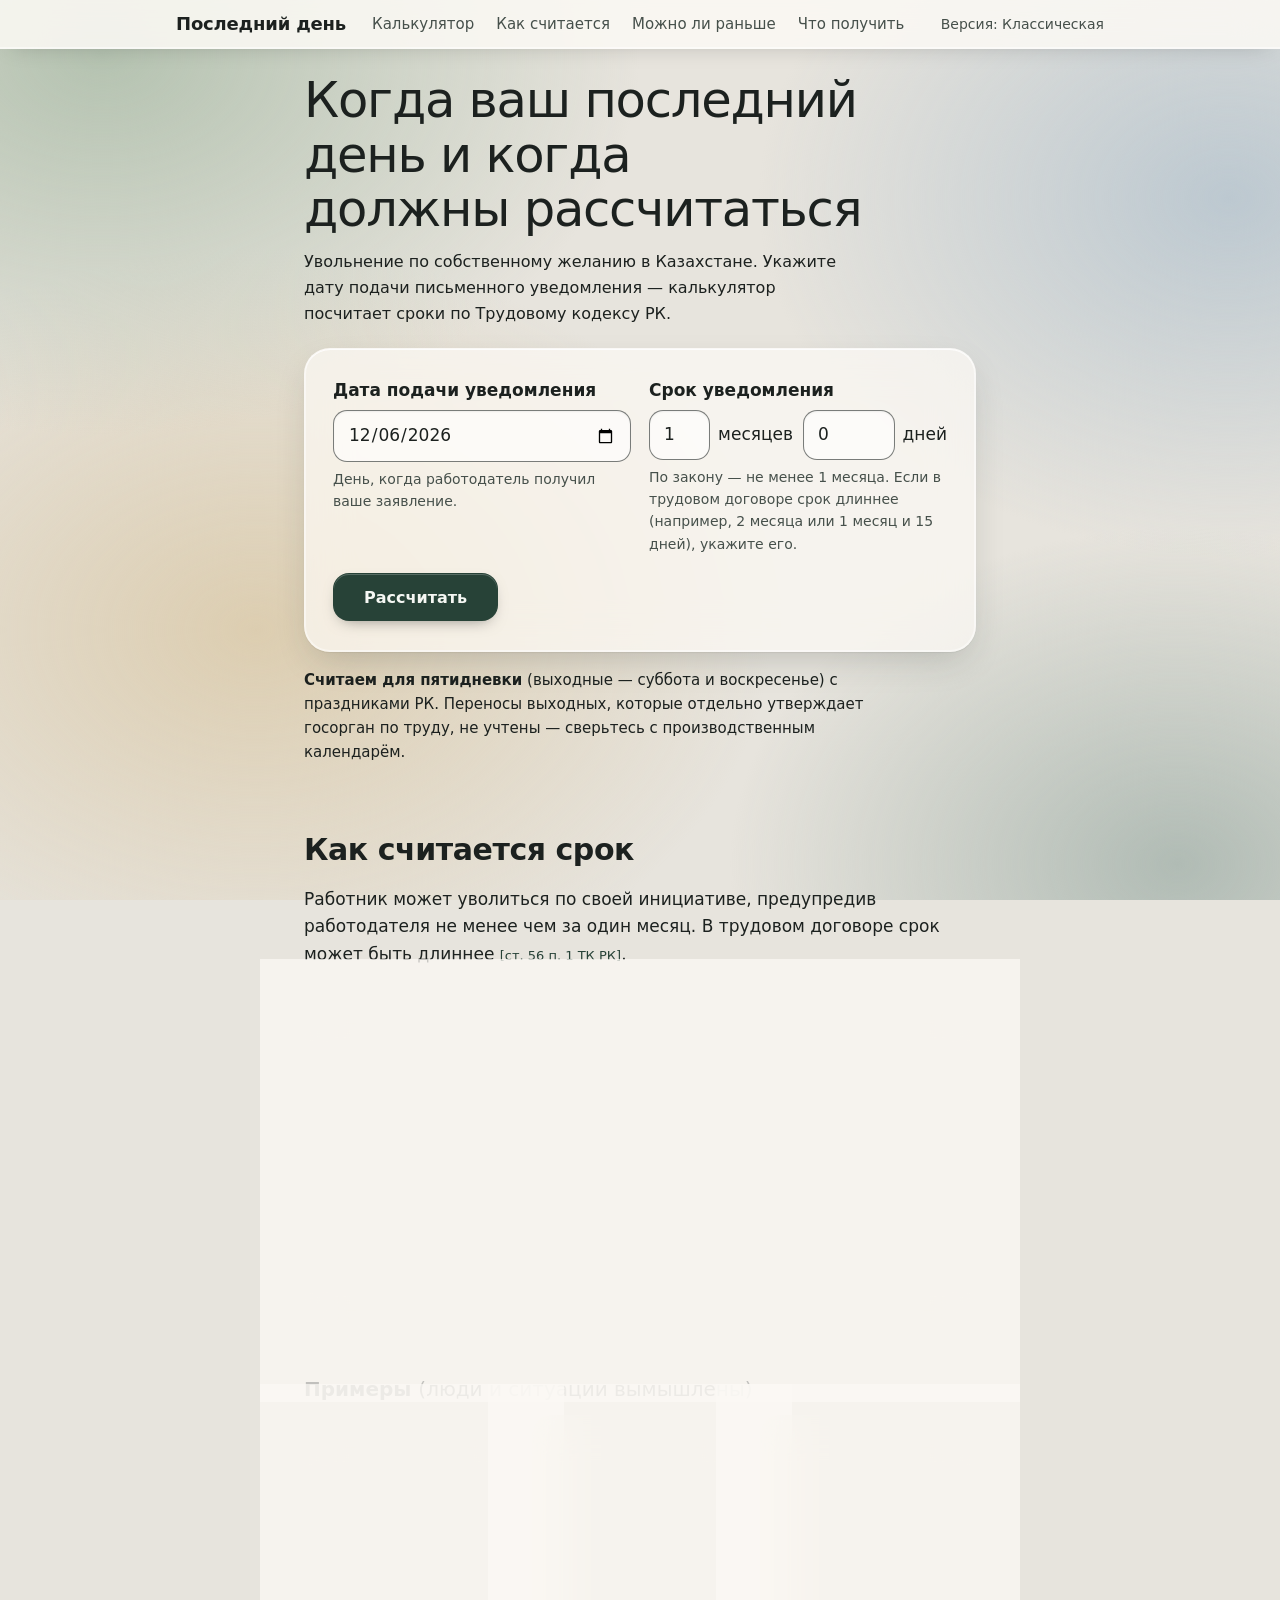
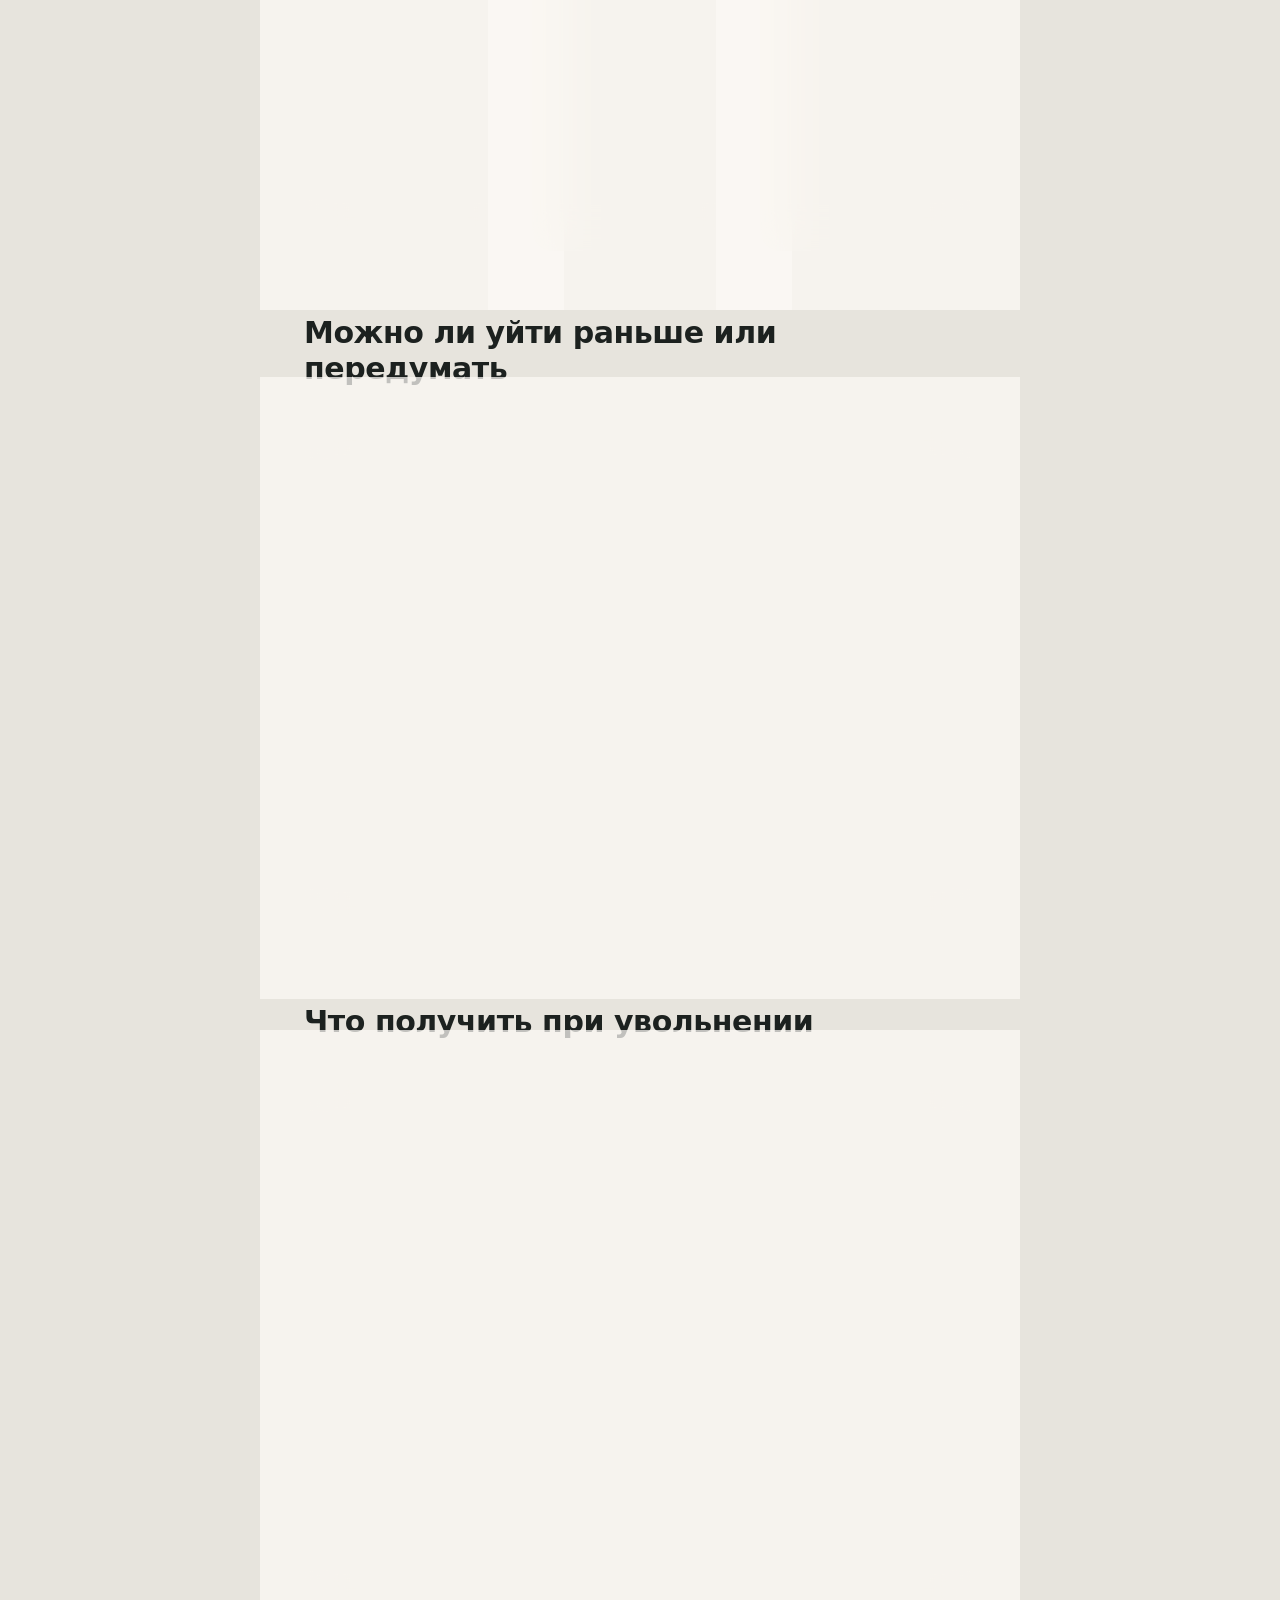
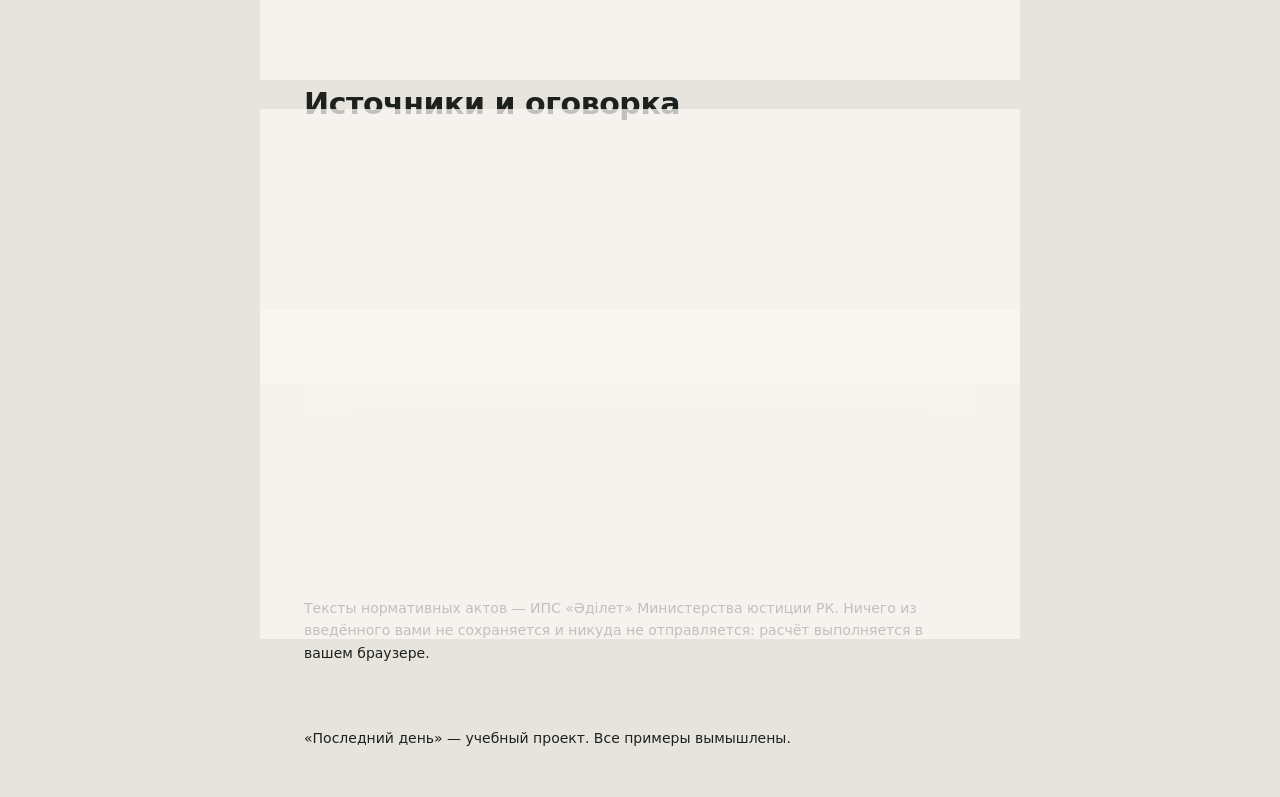
==== commit 546633f7: "Версия в ссылках на стили и скрипты, чтобы браузер не брал старые из кэша Co-Authored-By: Claude Opu" ====
--- a/glass/index.html
+++ b/glass/index.html
@@ -6,7 +6,7 @@
   <meta name="color-scheme" content="light dark">
   <meta name="description" content="Калькулятор срока увольнения по собственному желанию по Трудовому кодексу РК: когда истекает срок уведомления и до какого дня работодатель должен рассчитаться.">
   <title>Последний день — калькулятор увольнения (Стекло)</title>
-  <link rel="stylesheet" href="styles.css">
+  <link rel="stylesheet" href="styles.css?v=3">
 </head>
 <body>
   <div class="bg" aria-hidden="true"></div>
@@ -181,7 +181,7 @@
     </div>
   </footer>
 
-  <script src="calc.js"></script>
-  <script src="app.js"></script>
+  <script src="calc.js?v=3"></script>
+  <script src="app.js?v=3"></script>
 </body>
 </html>
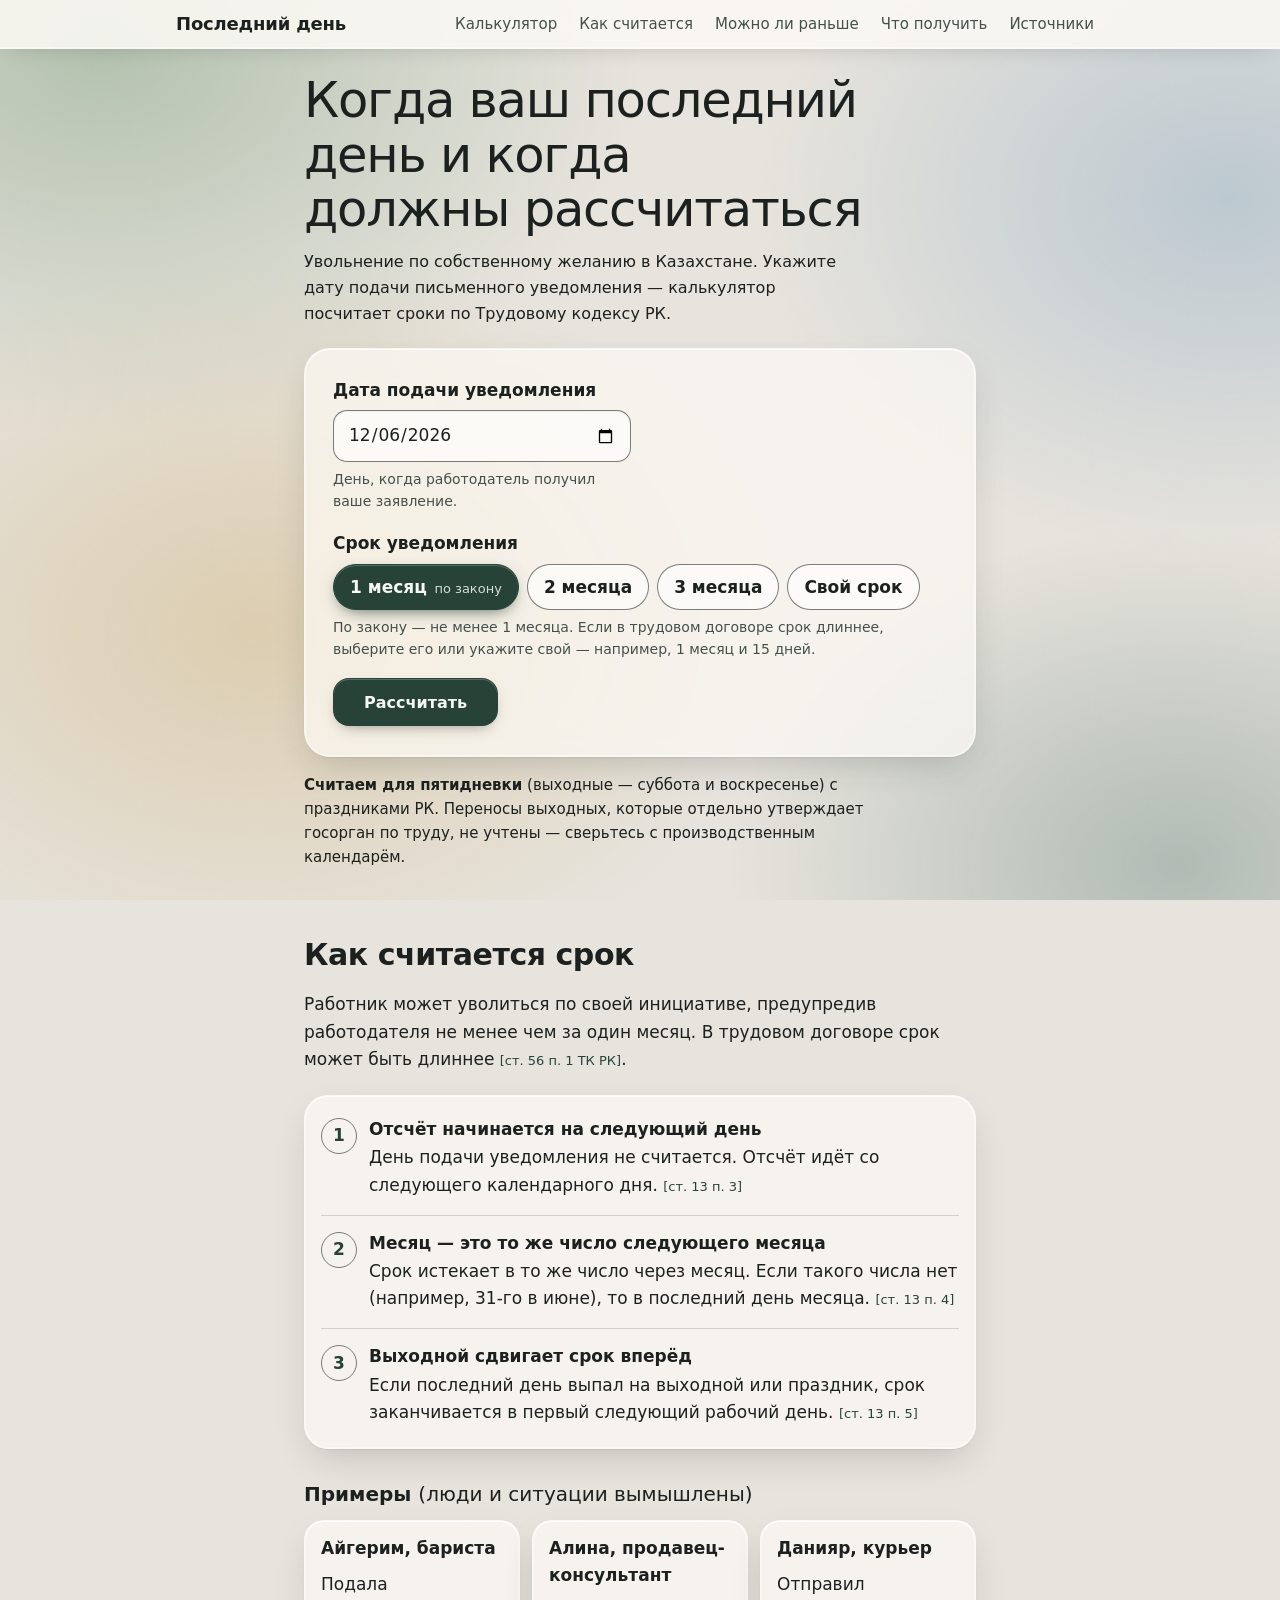
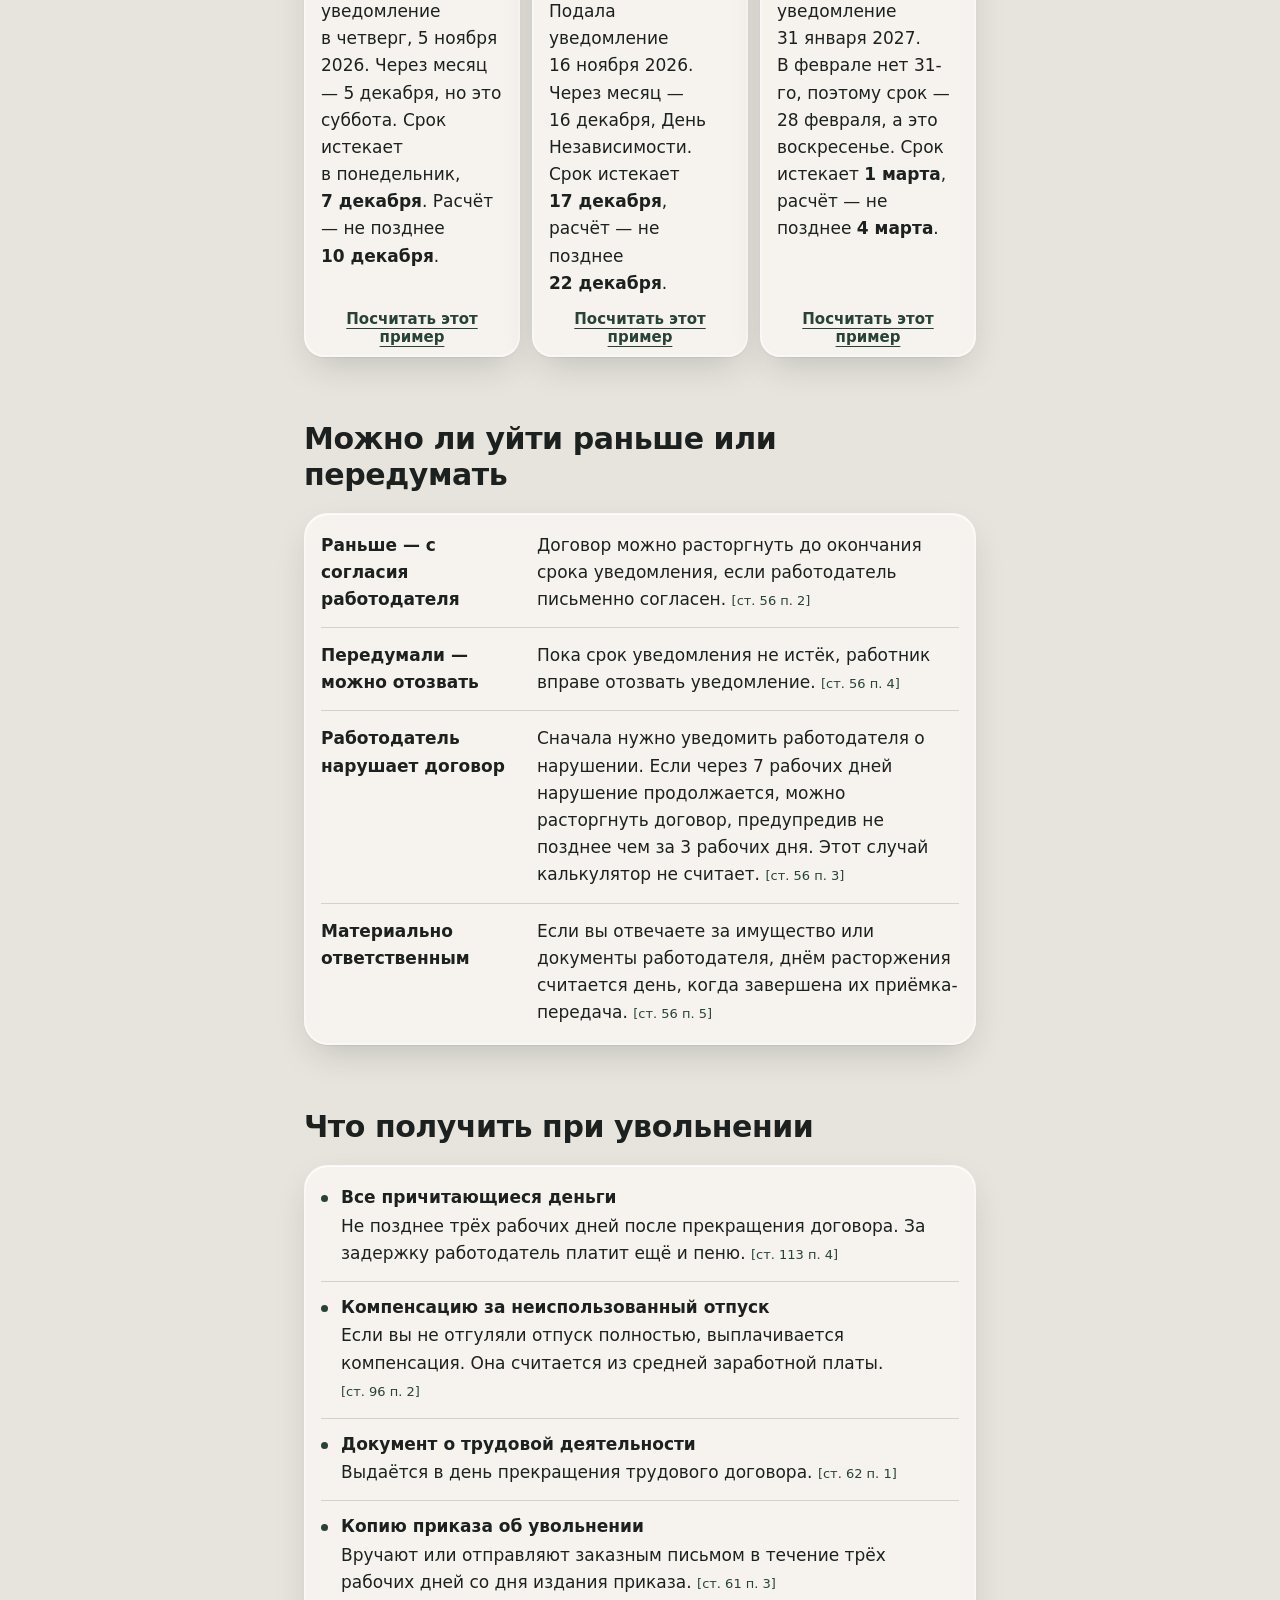
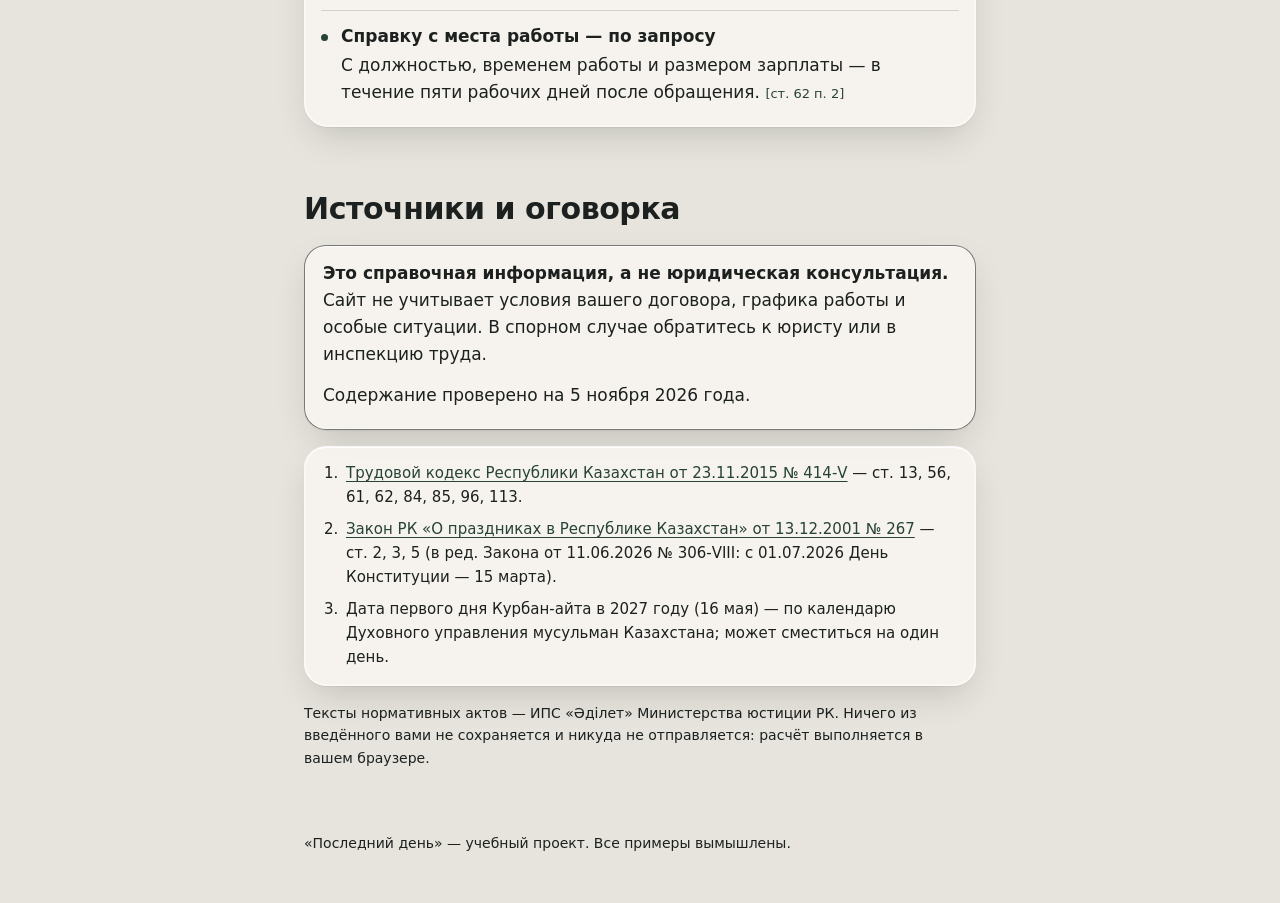
==== commit 17f2a4ea: "Один дизайн «Стекло»; выбор срока кнопками или свой срок Co-Authored-By: Claude Opus 5.5 <noreply@an" ====
--- a/glass/index.html
+++ b/glass/index.html
@@ -3,185 +3,11 @@
 <head>
   <meta charset="utf-8">
   <meta name="viewport" content="width=device-width, initial-scale=1">
-  <meta name="color-scheme" content="light dark">
-  <meta name="description" content="Калькулятор срока увольнения по собственному желанию по Трудовому кодексу РК: когда истекает срок уведомления и до какого дня работодатель должен рассчитаться.">
-  <title>Последний день — калькулятор увольнения (Стекло)</title>
-  <link rel="stylesheet" href="styles.css?v=3">
+  <title>Последний день — калькулятор увольнения</title>
+  <meta http-equiv="refresh" content="0; url=../">
+  <link rel="canonical" href="../">
 </head>
 <body>
-  <div class="bg" aria-hidden="true"></div>
-  <a class="skip" href="#calc">К калькулятору</a>
-
-  <header class="top">
-    <div class="top__inner">
-      <a class="logo" href="#calc" aria-label="Последний день — в начало">Последний день</a>
-      <a class="ver" href="../"><span class="ver__k">Версия:</span> Классическая</a>
-      <nav class="nav" aria-label="Разделы">
-        <a href="#calc">Калькулятор</a>
-        <a href="#rules">Как считается</a>
-        <a href="#earlier">Можно ли раньше</a>
-        <a href="#get">Что получить</a>
-        <a href="#sources">Источники</a>
-      </nav>
-    </div>
-  </header>
-
-  <main>
-    <!-- 1. Калькулятор -->
-    <section id="calc" class="hero">
-      <div class="wrap">
-        <h1>Когда ваш последний день и&nbsp;когда должны рассчитаться</h1>
-        <p class="lead">Увольнение по собственному желанию в Казахстане. Укажите дату подачи письменного уведомления — калькулятор посчитает сроки по Трудовому кодексу РК.</p>
-
-        <div class="calc">
-          <form id="form" class="form" novalidate>
-            <div class="field">
-              <label for="notice">Дата подачи уведомления</label>
-              <input id="notice" name="notice" type="date" required aria-describedby="notice-hint">
-              <p class="hint" id="notice-hint">День, когда работодатель получил ваше заявление.</p>
-            </div>
-            <fieldset class="field period">
-              <legend>Срок уведомления</legend>
-              <div class="period__row">
-                <label class="period__item"><input id="months" name="months" type="number" inputmode="numeric" min="0" max="24" step="1" value="1" aria-describedby="months-hint"><span>месяцев</span></label>
-                <label class="period__item"><input id="days" name="days" type="number" inputmode="numeric" min="0" max="730" step="1" value="0" aria-describedby="months-hint"><span>дней</span></label>
-              </div>
-              <p class="hint" id="months-hint">По закону — не менее 1 месяца. Если в трудовом договоре срок длиннее (например, 2 месяца или 1 месяц и 15 дней), укажите его.</p>
-            </fieldset>
-            <button class="btn" type="submit">Рассчитать</button>
-          </form>
-
-          <div id="result" class="result" aria-live="polite"></div>
-        </div>
-
-        <p class="assume">
-          <strong>Считаем для пятидневки</strong> (выходные — суббота и воскресенье) с праздниками РК.
-          Переносы выходных, которые отдельно утверждает госорган по труду, не учтены — сверьтесь с производственным календарём.
-        </p>
-      </div>
-    </section>
-
-    <!-- 2. Как считается срок -->
-    <section id="rules" class="section">
-      <div class="wrap">
-        <h2>Как считается срок</h2>
-        <p class="section__lead">Работник может уволиться по своей инициативе, предупредив работодателя не менее чем за один месяц. В трудовом договоре срок может быть длиннее <a class="ref" href="https://adilet.zan.kz/rus/docs/K1500000414#z56" target="_blank" rel="noopener">ст. 56 п. 1 ТК РК</a>.</p>
-
-        <ol class="rules">
-          <li>
-            <h3>Отсчёт начинается на следующий день</h3>
-            <p>День подачи уведомления не считается. Отсчёт идёт со следующего календарного дня. <a class="ref" href="https://adilet.zan.kz/rus/docs/K1500000414#z13" target="_blank" rel="noopener">ст. 13 п. 3</a></p>
-          </li>
-          <li>
-            <h3>Месяц — это то же число следующего месяца</h3>
-            <p>Срок истекает в то же число через месяц. Если такого числа нет (например, 31-го в июне), то в последний день месяца. <a class="ref" href="https://adilet.zan.kz/rus/docs/K1500000414#z13" target="_blank" rel="noopener">ст. 13 п. 4</a></p>
-          </li>
-          <li>
-            <h3>Выходной сдвигает срок вперёд</h3>
-            <p>Если последний день выпал на выходной или праздник, срок заканчивается в первый следующий рабочий день. <a class="ref" href="https://adilet.zan.kz/rus/docs/K1500000414#z13" target="_blank" rel="noopener">ст. 13 п. 5</a></p>
-          </li>
-        </ol>
-
-        <h3 class="sub">Примеры <span class="muted">(люди и ситуации вымышлены)</span></h3>
-        <div class="examples">
-          <article class="example">
-            <p class="example__who">Айгерим, бариста</p>
-            <p>Подала уведомление в&nbsp;четверг, 5&nbsp;ноября 2026. Через месяц — 5&nbsp;декабря, но это суббота. Срок истекает в&nbsp;понедельник, <b>7&nbsp;декабря</b>. Расчёт — не позднее <b>10&nbsp;декабря</b>.</p>
-            <button class="link" type="button" data-try="2026-11-05" data-months="1">Посчитать этот пример</button>
-          </article>
-          <article class="example">
-            <p class="example__who">Алина, продавец-консультант</p>
-            <p>Подала уведомление 16&nbsp;ноября 2026. Через месяц — 16&nbsp;декабря, День Независимости. Срок истекает <b>17&nbsp;декабря</b>, расчёт — не позднее <b>22&nbsp;декабря</b>.</p>
-            <button class="link" type="button" data-try="2026-11-16" data-months="1">Посчитать этот пример</button>
-          </article>
-          <article class="example">
-            <p class="example__who">Данияр, курьер</p>
-            <p>Отправил уведомление 31&nbsp;января 2027. В&nbsp;феврале нет 31-го, поэтому срок — 28&nbsp;февраля, а это воскресенье. Срок истекает <b>1&nbsp;марта</b>, расчёт — не позднее <b>4&nbsp;марта</b>.</p>
-            <button class="link" type="button" data-try="2027-01-31" data-months="1">Посчитать этот пример</button>
-          </article>
-        </div>
-      </div>
-    </section>
-
-    <!-- 3. Можно ли раньше -->
-    <section id="earlier" class="section">
-      <div class="wrap">
-        <h2>Можно ли уйти раньше или передумать</h2>
-        <dl class="cases">
-          <div>
-            <dt>Раньше — с согласия работодателя</dt>
-            <dd>Договор можно расторгнуть до окончания срока уведомления, если работодатель письменно согласен. <a class="ref" href="https://adilet.zan.kz/rus/docs/K1500000414#z56" target="_blank" rel="noopener">ст. 56 п. 2</a></dd>
-          </div>
-          <div>
-            <dt>Передумали — можно отозвать</dt>
-            <dd>Пока срок уведомления не истёк, работник вправе отозвать уведомление. <a class="ref" href="https://adilet.zan.kz/rus/docs/K1500000414#z56" target="_blank" rel="noopener">ст. 56 п. 4</a></dd>
-          </div>
-          <div>
-            <dt>Работодатель нарушает договор</dt>
-            <dd>Сначала нужно уведомить работодателя о нарушении. Если через 7&nbsp;рабочих дней нарушение продолжается, можно расторгнуть договор, предупредив не позднее чем за 3&nbsp;рабочих дня. Этот случай калькулятор не считает. <a class="ref" href="https://adilet.zan.kz/rus/docs/K1500000414#z56" target="_blank" rel="noopener">ст. 56 п. 3</a></dd>
-          </div>
-          <div>
-            <dt>Материально ответственным</dt>
-            <dd>Если вы отвечаете за имущество или документы работодателя, днём расторжения считается день, когда завершена их приёмка-передача. <a class="ref" href="https://adilet.zan.kz/rus/docs/K1500000414#z56" target="_blank" rel="noopener">ст. 56 п. 5</a></dd>
-          </div>
-        </dl>
-      </div>
-    </section>
-
-    <!-- 4. Что получить при увольнении -->
-    <section id="get" class="section">
-      <div class="wrap">
-        <h2>Что получить при увольнении</h2>
-        <ul class="docs">
-          <li>
-            <h3>Все причитающиеся деньги</h3>
-            <p>Не позднее трёх рабочих дней после прекращения договора. За задержку работодатель платит ещё и пеню. <a class="ref" href="https://adilet.zan.kz/rus/docs/K1500000414#z113" target="_blank" rel="noopener">ст. 113 п. 4</a></p>
-          </li>
-          <li>
-            <h3>Компенсацию за неиспользованный отпуск</h3>
-            <p>Если вы не отгуляли отпуск полностью, выплачивается компенсация. Она считается из средней заработной платы. <a class="ref" href="https://adilet.zan.kz/rus/docs/K1500000414#z96" target="_blank" rel="noopener">ст. 96 п. 2</a></p>
-          </li>
-          <li>
-            <h3>Документ о трудовой деятельности</h3>
-            <p>Выдаётся в день прекращения трудового договора. <a class="ref" href="https://adilet.zan.kz/rus/docs/K1500000414#z62" target="_blank" rel="noopener">ст. 62 п. 1</a></p>
-          </li>
-          <li>
-            <h3>Копию приказа об увольнении</h3>
-            <p>Вручают или отправляют заказным письмом в течение трёх рабочих дней со дня издания приказа. <a class="ref" href="https://adilet.zan.kz/rus/docs/K1500000414#z61" target="_blank" rel="noopener">ст. 61 п. 3</a></p>
-          </li>
-          <li>
-            <h3>Справку с места работы — по запросу</h3>
-            <p>С должностью, временем работы и размером зарплаты — в течение пяти рабочих дней после обращения. <a class="ref" href="https://adilet.zan.kz/rus/docs/K1500000414#z62" target="_blank" rel="noopener">ст. 62 п. 2</a></p>
-          </li>
-        </ul>
-      </div>
-    </section>
-
-    <!-- 5. Источники и оговорка -->
-    <section id="sources" class="section">
-      <div class="wrap">
-        <h2>Источники и оговорка</h2>
-        <div class="disclaimer" role="note">
-          <p><strong>Это справочная информация, а не юридическая консультация.</strong> Сайт не учитывает условия вашего договора, графика работы и особые ситуации. В спорном случае обратитесь к юристу или в инспекцию труда.</p>
-          <p>Содержание проверено на <time datetime="2026-11-05">5 ноября 2026 года</time>.</p>
-        </div>
-        <ol class="sources">
-          <li><a href="https://adilet.zan.kz/rus/docs/K1500000414" target="_blank" rel="noopener">Трудовой кодекс Республики Казахстан от 23.11.2015 № 414-V</a> — ст. 13, 56, 61, 62, 84, 85, 96, 113.</li>
-          <li><a href="https://adilet.zan.kz/rus/docs/Z010000267_" target="_blank" rel="noopener">Закон РК «О праздниках в Республике Казахстан» от 13.12.2001 № 267</a> — ст. 2, 3, 5 (в ред. Закона от 11.06.2026 № 306-VIII: с 01.07.2026 День Конституции — 15 марта).</li>
-          <li>Дата первого дня Курбан-айта в 2027 году (16 мая) — по календарю Духовного управления мусульман Казахстана; может сместиться на один день.</li>
-        </ol>
-        <p class="muted small">Тексты нормативных актов — ИПС «Әділет» Министерства юстиции РК. Ничего из введённого вами не сохраняется и никуда не отправляется: расчёт выполняется в вашем браузере.</p>
-      </div>
-    </section>
-  </main>
-
-  <footer class="foot">
-    <div class="wrap">
-      <p>«Последний день» — учебный проект. Все примеры вымышлены.</p>
-    </div>
-  </footer>
-
-  <script src="calc.js?v=3"></script>
-  <script src="app.js?v=3"></script>
+  <p>Сайт переехал: <a href="../">Последний день — калькулятор увольнения</a>.</p>
 </body>
 </html>
